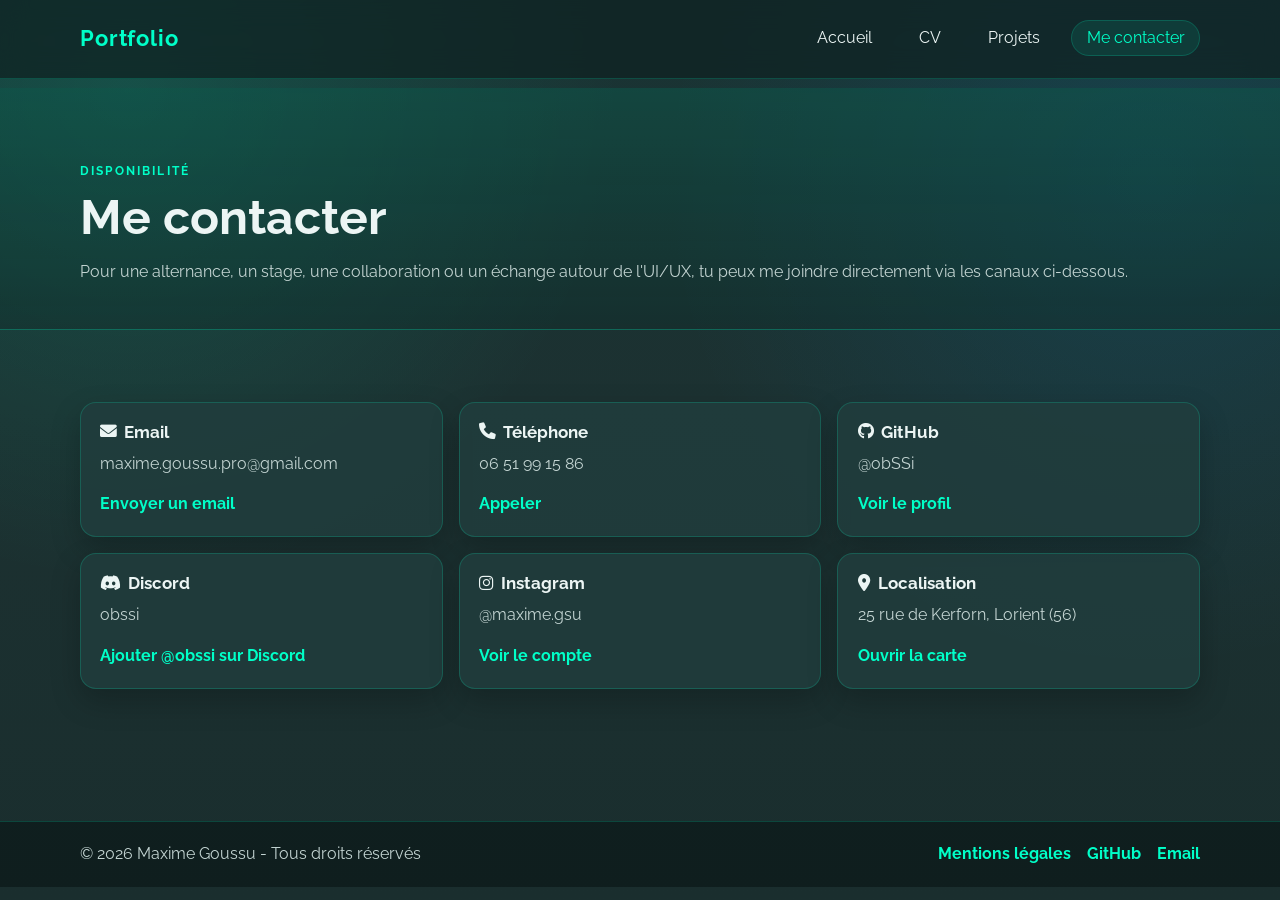
==== contact.html @ c1e6940e "Portfolio" ====
﻿<!DOCTYPE html>
<html lang="fr">
<head>
    <meta charset="UTF-8">
    <meta name="viewport" content="width=device-width, initial-scale=1.0">
    <meta name="description" content="Contact de Maxime Goussu : email, téléphone, réseaux et disponibilité.">
    <title>Portfolio | Me contacter</title>
    <link rel="shortcut icon" href="images/logo_simple.ico" type="image/x-icon">
    <link rel="stylesheet" href="styles.css">
    <link rel="stylesheet" href="https://cdnjs.cloudflare.com/ajax/libs/font-awesome/6.0.0/css/all.min.css">
    <script src="site.js" defer></script>
</head>
<body class="page-contact">
    <header id="site-header"></header>

    <main>
        <section class="page-banner">
            <div class="container">
                <p class="eyebrow">Disponibilité</p>
                <h1>Me contacter</h1>
                <p>
                    Pour une alternance, un stage, une collaboration ou un échange autour de l'UI/UX, tu peux me joindre directement
                    via les canaux ci-dessous.
                </p>
            </div>
        </section>

        <section class="section">
            <div class="container contact-grid">
                <article class="contact-card">
                    <h2><i class="fas fa-envelope" aria-hidden="true"></i> Email</h2>
                    <p>maxime.goussu.pro@gmail.com</p>
                    <a href="mailto:maxime.goussu.pro@gmail.com">Envoyer un email</a>
                </article>

                <article class="contact-card">
                    <h2><i class="fas fa-phone" aria-hidden="true"></i> Téléphone</h2>
                    <p>06 51 99 15 86</p>
                    <a href="tel:+33651991586">Appeler</a>
                </article>

                <article class="contact-card">
                    <h2><i class="fab fa-github" aria-hidden="true"></i> GitHub</h2>
                    <p>@obSSi</p>
                    <a href="https://github.com/obSSi" target="_blank" rel="noopener noreferrer">Voir le profil</a>
                </article>

                <article class="contact-card">
                    <h2><i class="fab fa-discord" aria-hidden="true"></i> Discord</h2>
                    <p>obssi</p>
                    <a href="https://discord.com/app" target="_blank" rel="noopener noreferrer">Ajouter @obssi sur Discord</a>
                </article>

                <article class="contact-card">
                    <h2><i class="fab fa-instagram" aria-hidden="true"></i> Instagram</h2>
                    <p>@maxime.gsu</p>
                    <a href="https://www.instagram.com/maxime.gsu/" target="_blank" rel="noopener noreferrer">Voir le compte</a>
                </article>

                <article class="contact-card">
                    <h2><i class="fas fa-location-dot" aria-hidden="true"></i> Localisation</h2>
                    <p>25 rue de Kerforn, Lorient (56)</p>
                    <a href="https://www.google.com/maps/search/?api=1&query=25+rue+de+Kerforn+Lorient" target="_blank" rel="noopener noreferrer">Ouvrir la carte</a>
                </article>
            </div>
        </section>
    </main>
</body>
</html>
---- styles.css ----
﻿@font-face {
    font-family: "Raleway";
    src: url("fonts/Raleway/static/Raleway-Regular.ttf") format("truetype");
    font-weight: 400;
    font-style: normal;
}

@font-face {
    font-family: "Raleway";
    src: url("fonts/Raleway/static/Raleway-Bold.ttf") format("truetype");
    font-weight: 700;
    font-style: normal;
}

:root {
    --panel: rgba(33, 61, 61, 0.84);
    --text: #ecf5f4;
    --muted: #c3d4d2;
    --accent: #00ffc8;
    --border: rgba(0, 255, 200, 0.18);
    --shadow: 0 12px 30px rgba(0, 0, 0, 0.22);
    --radius: 16px;
}

* {
    box-sizing: border-box;
}

html,
body {
    margin: 0;
    padding: 0;
}

body {
    font-family: "Raleway", "Segoe UI", sans-serif;
    color: var(--text);
    background:
        radial-gradient(circle at 10% 10%, rgba(0, 255, 200, 0.14), transparent 35%),
        radial-gradient(circle at 90% 20%, rgba(0, 170, 255, 0.12), transparent 36%),
        linear-gradient(180deg, #193434 0%, #1c3131 45%, #1a2e2e 100%);
    min-height: 100vh;
    line-height: 1.55;
}

a {
    color: inherit;
}

.container {
    width: min(1120px, 92%);
    margin: 0 auto;
}

main {
    padding-top: 88px;
}

h1,
h2,
h3 {
    margin-top: 0;
    line-height: 1.2;
}

p {
    margin: 0 0 1rem;
    color: var(--muted);
}

.eyebrow {
    margin-bottom: 0.55rem;
    color: var(--accent);
    text-transform: uppercase;
    letter-spacing: 0.18em;
    font-size: 0.75rem;
    font-weight: 700;
}

.section {
    padding: 72px 0;
}

.section-alt {
    background: linear-gradient(180deg, rgba(12, 28, 28, 0.35), rgba(12, 28, 28, 0.15));
    border-top: 1px solid rgba(255, 255, 255, 0.04);
    border-bottom: 1px solid rgba(255, 255, 255, 0.04);
}

.site-header {
    position: fixed;
    inset: 0 0 auto 0;
    z-index: 1000;
    background: rgba(15, 34, 34, 0.74);
    backdrop-filter: blur(14px);
    border-bottom: 1px solid var(--border);
}


.nav-shell {
    min-height: 78px;
    display: flex;
    align-items: center;
    justify-content: space-between;
    gap: 1rem;
}

.brand {
    text-decoration: none;
    font-weight: 700;
    font-size: clamp(1.1rem, 2.5vw, 1.35rem);
    letter-spacing: 0.04em;
    color: var(--accent);
}

.main-nav ul {
    margin: 0;
    padding: 0;
    list-style: none;
    display: flex;
    gap: 1rem;
}

.main-nav a {
    text-decoration: none;
    color: var(--text);
    border: 1px solid transparent;
    border-radius: 999px;
    padding: 0.45rem 0.9rem;
    transition: all 0.22s ease;
}

.main-nav a:hover,
.main-nav a.is-active {
    border-color: var(--border);
    background: rgba(0, 255, 200, 0.09);
    color: var(--accent);
}

.menu-toggle {
    display: none;
    border: 1px solid var(--border);
    background: transparent;
    border-radius: 12px;
    padding: 0.6rem;
    cursor: pointer;
}

.menu-toggle span {
    display: block;
    width: 20px;
    height: 2px;
    margin: 4px 0;
    background: var(--text);
}

.hero {
    position: relative;
    min-height: min(760px, calc(100vh - 40px));
    display: flex;
    align-items: center;
    overflow: hidden;
    background-image: url("images/background.jpg");
    background-size: cover;
    background-position: center;
    background-attachment: fixed;
}

.hero-overlay {
    position: absolute;
    inset: 0;
    background:
        linear-gradient(110deg, rgba(15, 30, 30, 0.86) 15%, rgba(15, 30, 30, 0.33) 75%),
        linear-gradient(0deg, rgba(0, 255, 200, 0.09), rgba(0, 255, 200, 0.04));
}

.hero-content {
    position: relative;
    z-index: 1;
    padding: 2rem 0;
    max-width: 700px;
    animation: rise-in 0.8s ease-out;
}

.hero h1 {
    font-size: clamp(2rem, 6vw, 4rem);
    margin-bottom: 0.75rem;
}

.hero-subtitle {
    max-width: 620px;
    font-size: clamp(1rem, 2.2vw, 1.25rem);
    margin-bottom: 1.8rem;
}

.hero-actions {
    display: flex;
    flex-wrap: wrap;
    gap: 0.85rem;
}

.page-home .section {
    background: linear-gradient(180deg, rgba(24, 45, 45, 0.97), rgba(24, 45, 45, 0.99));
}

.page-home .section-alt {
    background: linear-gradient(180deg, rgba(20, 38, 38, 0.98), rgba(20, 38, 38, 1));
}

.btn {
    display: inline-flex;
    align-items: center;
    gap: 0.5rem;
    text-decoration: none;
    border-radius: 999px;
    padding: 0.7rem 1.2rem;
    font-weight: 700;
    border: 1px solid transparent;
    transition: all 0.22s ease;
}

.btn-primary {
    color: #0f2525;
    background: var(--accent);
}

.btn-primary:hover {
    background: #68ffe0;
}

.btn-secondary {
    color: var(--text);
    border-color: var(--border);
    background: rgba(0, 255, 200, 0.06);
}

.btn-secondary:hover {
    background: rgba(0, 255, 200, 0.15);
    color: var(--accent);
}

.split-layout {
    display: grid;
    grid-template-columns: 1.2fr 1fr;
    gap: 2rem;
    align-items: center;
}

.profile-visual img {
    width: 100%;
    max-width: 430px;
    border-radius: var(--radius);
    border: 1px solid var(--border);
    box-shadow: var(--shadow);
    display: block;
    margin-left: auto;
}

.cards-grid {
    display: grid;
    grid-template-columns: repeat(4, minmax(0, 1fr));
    gap: 1rem;
}

.card,
.project-card,
.contact-card,
.timeline article,
.legal-content article {
    background: var(--panel);
    border: 1px solid var(--border);
    border-radius: var(--radius);
    padding: 1.2rem;
    box-shadow: var(--shadow);
}

.card h3,
.project-card h3,
.contact-card h2,
.timeline h3,
.legal-content h2 {
    margin-bottom: 0.6rem;
}

.timeline {
    display: grid;
    grid-template-columns: repeat(3, minmax(0, 1fr));
    gap: 1rem;
}

.page-banner {
    padding: 74px 0 28px;
    background:
        linear-gradient(180deg, rgba(0, 255, 200, 0.12), rgba(0, 255, 200, 0.02)),
        rgba(17, 36, 36, 0.44);
    border-bottom: 1px solid var(--border);
}

.page-banner.compact {
    padding-bottom: 20px;
}

.page-banner h1 {
    margin-bottom: 0.8rem;
    font-size: clamp(1.9rem, 4.2vw, 3rem);
}

.projects-status {
    margin-bottom: 1.2rem;
    color: var(--accent);
    font-weight: 700;
}

.projects-grid {
    display: grid;
    grid-template-columns: repeat(2, minmax(0, 1fr));
    gap: 1rem;
}

.project-card {
    display: flex;
    flex-direction: column;
    gap: 0.8rem;
}

.project-meta {
    display: flex;
    gap: 0.7rem;
    flex-wrap: wrap;
    align-items: center;
}

.tag {
    display: inline-flex;
    border-radius: 999px;
    padding: 0.2rem 0.65rem;
    border: 1px solid var(--border);
    font-size: 0.82rem;
    color: var(--accent);
}

.updated-at {
    font-size: 0.85rem;
    color: var(--muted);
}

.project-link,
.contact-card a,
.legal-content a,
.footer-links a {
    color: var(--accent);
    text-decoration: none;
    font-weight: 700;
}

.project-link:hover,
.contact-card a:hover,
.legal-content a:hover,
.footer-links a:hover {
    color: #7dffea;
}

.contact-grid {
    display: grid;
    grid-template-columns: repeat(3, minmax(0, 1fr));
    gap: 1rem;
}

.contact-card h2 {
    font-size: 1.05rem;
    display: flex;
    align-items: center;
    gap: 0.45rem;
}

.cv-section {
    padding-top: 28px;
}

.cv-frame-wrapper {
    border: 1px solid var(--border);
    border-radius: var(--radius);
    overflow: hidden;
    box-shadow: var(--shadow);
    background: rgba(13, 30, 30, 0.92);
}

.cv-frame-wrapper iframe {
    width: 100%;
    height: 75vh;
    border: 0;
}

.legal-content {
    display: grid;
    gap: 1rem;
}

.site-footer {
    border-top: 1px solid var(--border);
    margin-top: 60px;
    background: rgba(13, 28, 28, 0.86);
}

.footer-content {
    display: flex;
    justify-content: space-between;
    align-items: center;
    gap: 1rem;
    padding: 20px 0;
    flex-wrap: wrap;
}

.footer-content p {
    margin: 0;
    color: var(--muted);
}

.footer-links {
    display: flex;
    gap: 1rem;
    align-items: center;
    flex-wrap: wrap;
}

.privacy-popup {
    position: fixed;
    inset: 0;
    background: rgba(0, 0, 0, 0.58);
    display: none;
    align-items: center;
    justify-content: center;
    padding: 1rem;
    z-index: 1200;
}

.privacy-popup.is-visible {
    display: flex;
    animation: fade-in 0.2s ease;
}

.privacy-card {
    width: min(560px, 100%);
    background: #1e3939;
    border: 1px solid var(--border);
    border-radius: var(--radius);
    box-shadow: var(--shadow);
    padding: 1.25rem;
}

.privacy-card h2 {
    margin-bottom: 0.75rem;
    font-size: 1.2rem;
}

.privacy-card p {
    margin-bottom: 1rem;
}

.privacy-card button {
    border: 1px solid transparent;
    background: var(--accent);
    color: #0f2525;
    border-radius: 999px;
    font-weight: 700;
    cursor: pointer;
    padding: 0.6rem 1rem;
}

.privacy-card button:hover {
    background: #67ffe0;
}

@keyframes rise-in {
    from {
        transform: translateY(16px);
        opacity: 0;
    }

    to {
        transform: translateY(0);
        opacity: 1;
    }
}

@keyframes fade-in {
    from {
        opacity: 0;
    }

    to {
        opacity: 1;
    }
}

@media (max-width: 980px) {
    .cards-grid,
    .timeline,
    .projects-grid,
    .contact-grid {
        grid-template-columns: repeat(2, minmax(0, 1fr));
    }

    .split-layout {
        grid-template-columns: 1fr;
    }

    .profile-visual img {
        margin: 0;
        max-width: 100%;
    }
}

@media (max-width: 760px) {
    main {
        padding-top: 74px;
    }

    .menu-toggle {
        display: inline-block;
    }

    .main-nav {
        position: absolute;
        left: 4%;
        right: 4%;
        top: 78px;
        border-radius: 14px;
        border: 1px solid var(--border);
        background: rgba(19, 38, 38, 0.97);
        display: none;
        padding: 0.7rem;
    }

    .main-nav.is-open {
        display: block;
    }

    .main-nav ul {
        flex-direction: column;
        gap: 0.45rem;
    }

    .main-nav a {
        display: block;
        width: 100%;
    }

    .hero {
        min-height: 80vh;
        background-attachment: scroll;
    }

    .section {
        padding: 58px 0;
    }

    .cards-grid,
    .timeline,
    .projects-grid,
    .contact-grid {
        grid-template-columns: 1fr;
    }

    .footer-content {
        align-items: flex-start;
    }
}
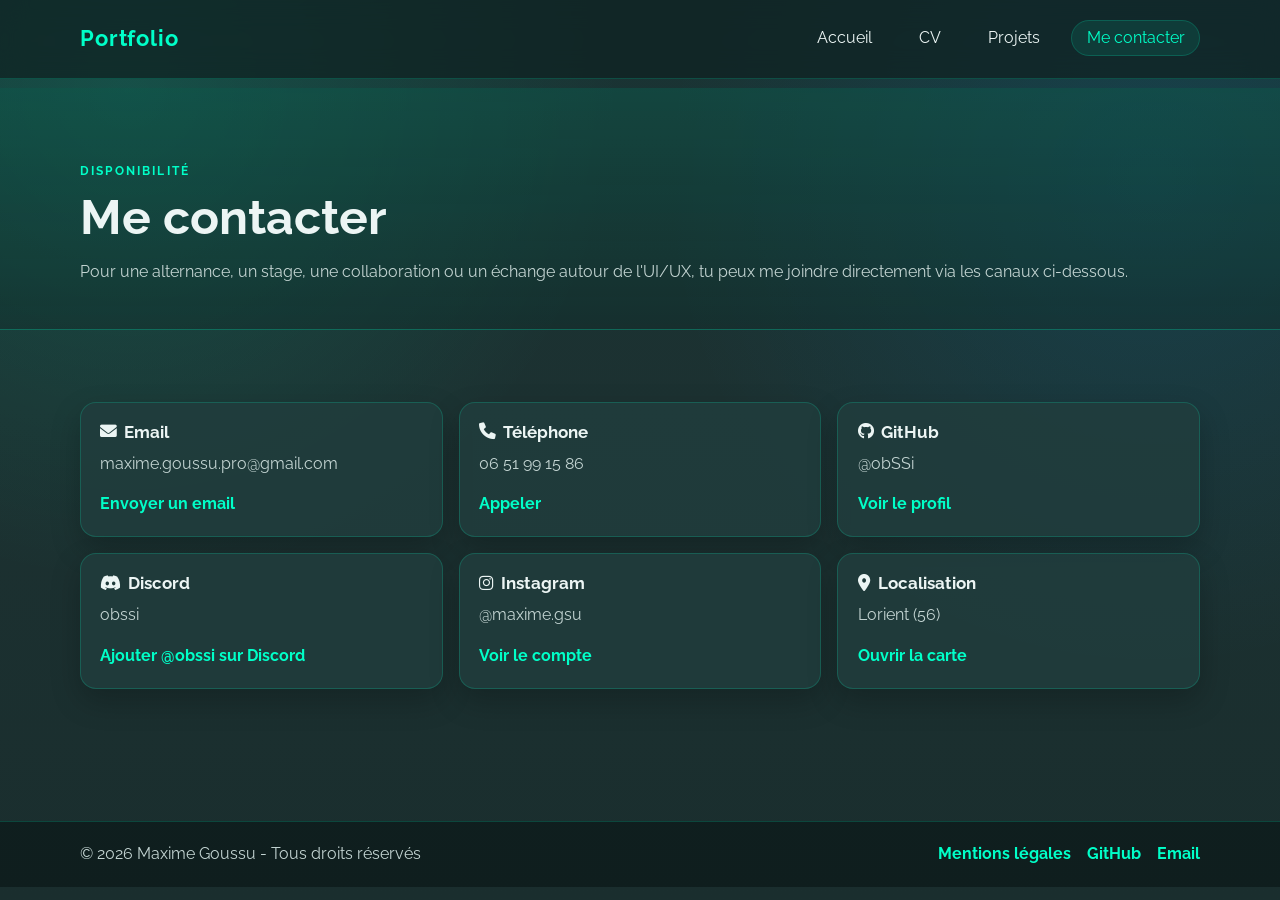
==== commit ca458c0f: "Mise à jour page Contact" ====
--- a/contact.html
+++ b/contact.html
@@ -59,7 +59,7 @@
 
                 <article class="contact-card">
                     <h2><i class="fas fa-location-dot" aria-hidden="true"></i> Localisation</h2>
-                    <p>25 rue de Kerforn, Lorient (56)</p>
+                    <p>Lorient (56)</p>
                     <a href="https://www.google.com/maps/search/?api=1&query=25+rue+de+Kerforn+Lorient" target="_blank" rel="noopener noreferrer">Ouvrir la carte</a>
                 </article>
             </div>
